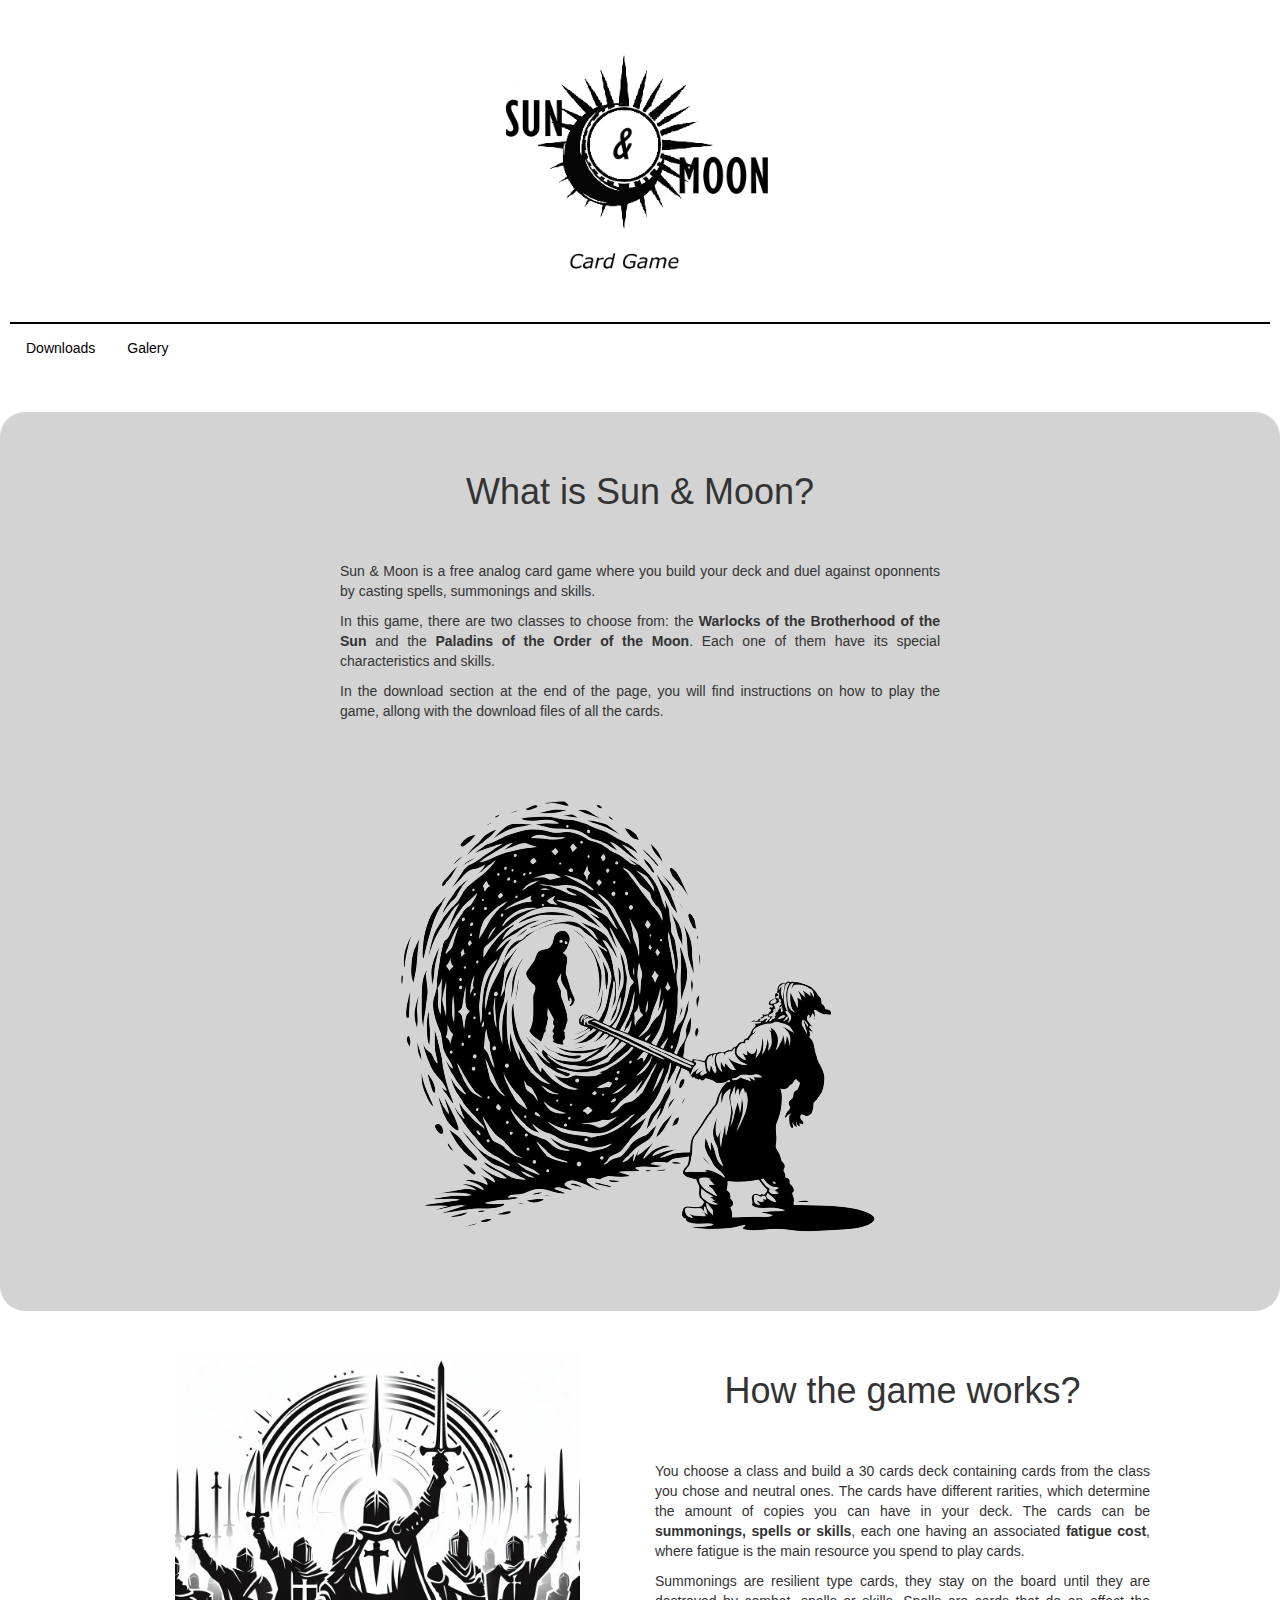
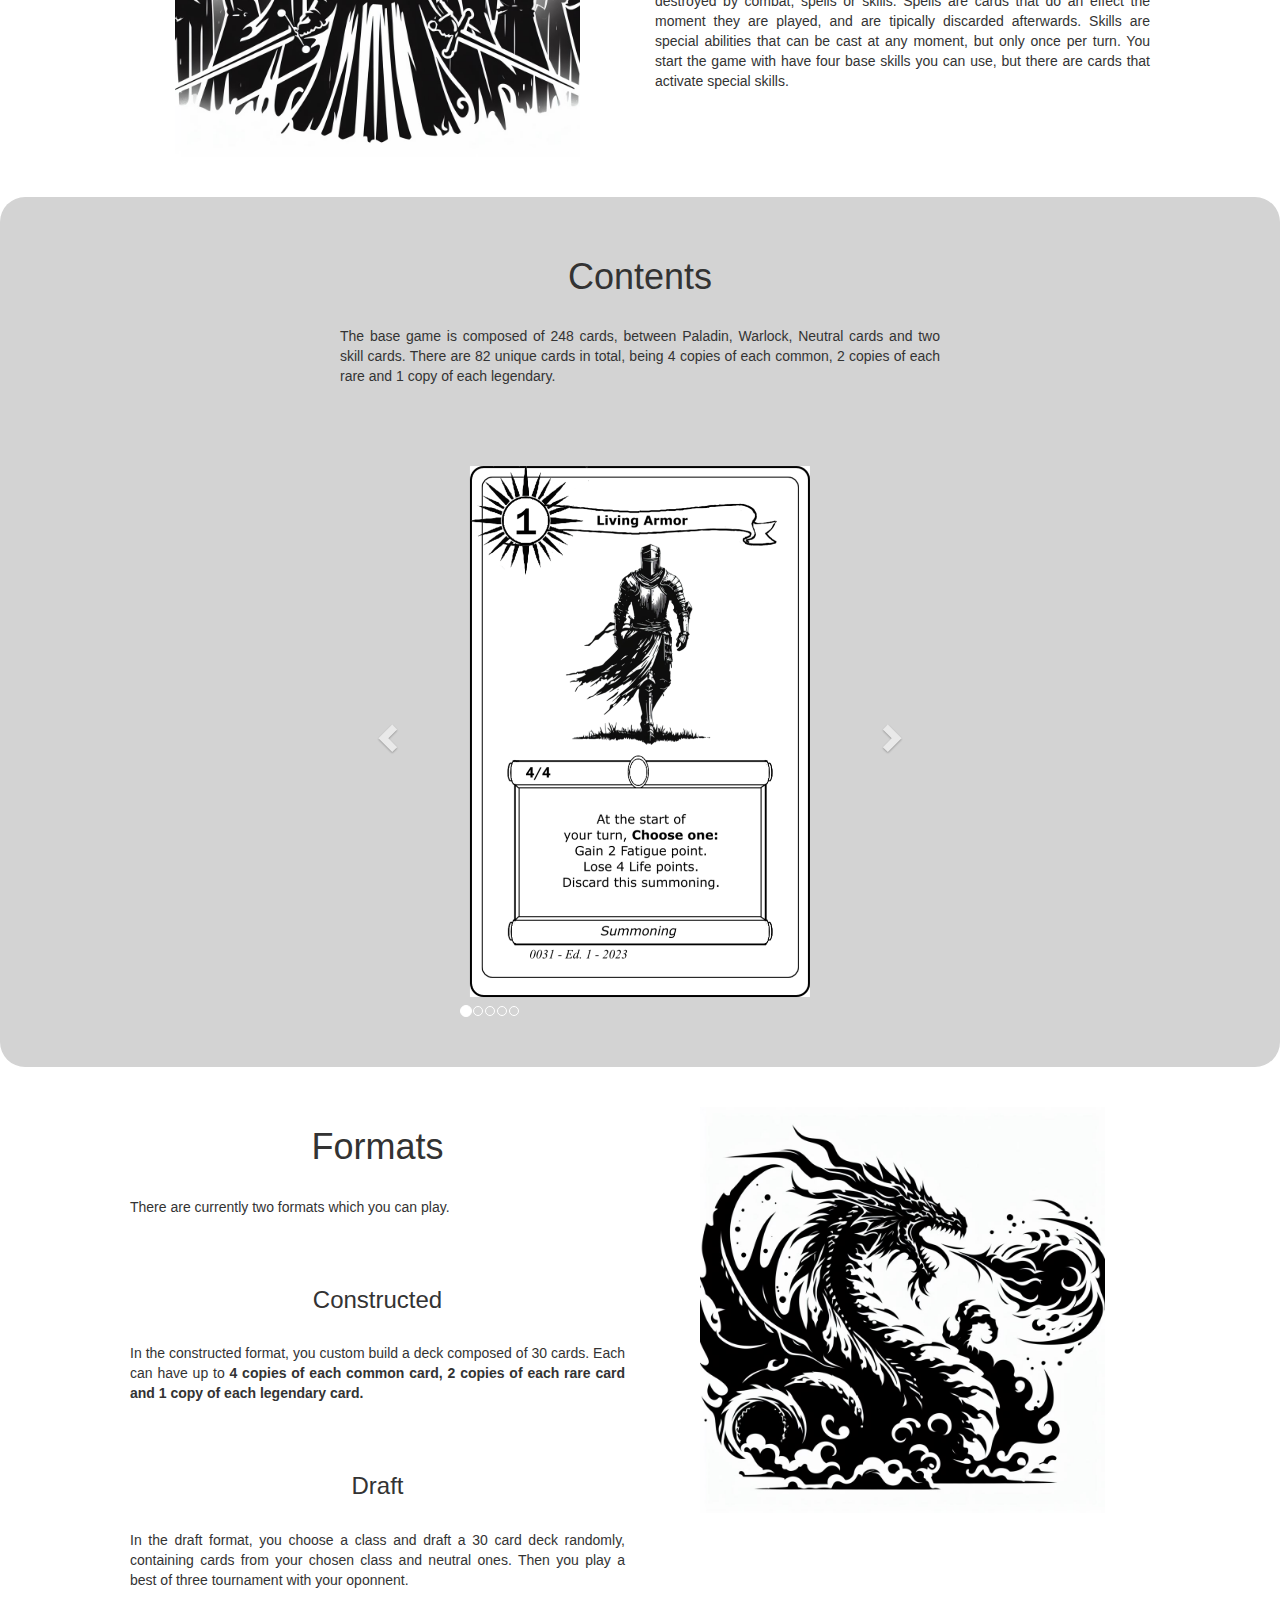
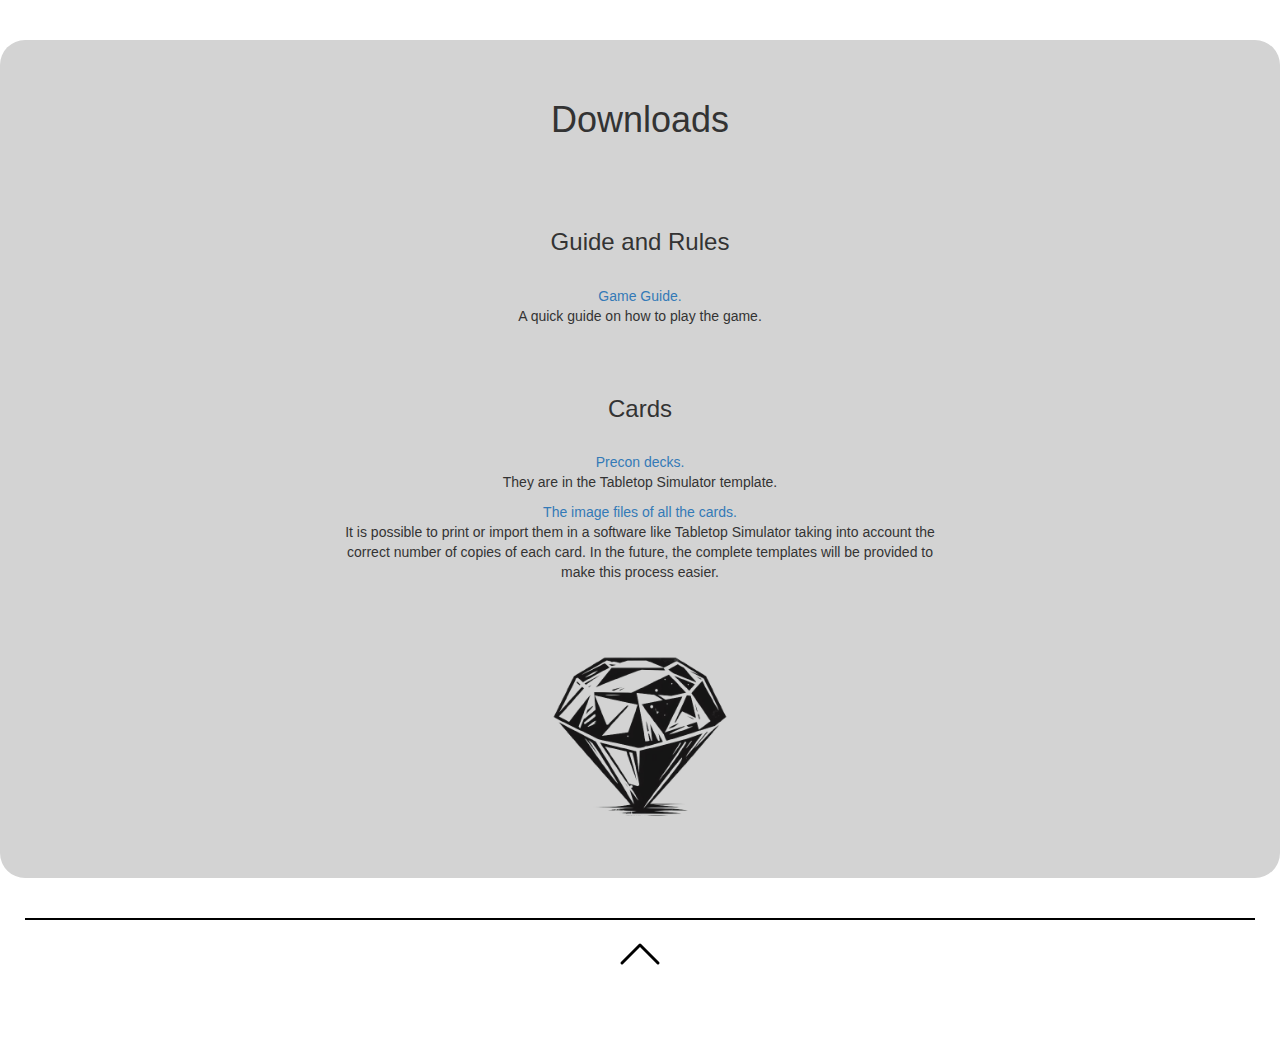
==== index.html @ 738e5f61 "initial version" ====
<html lang="en">
    <head>
        <title>Sun & Moon Card Game</title>
        <meta charset="UTF-8">
        <meta name="description" content="Sun & Moon Card Game web page.">
        <meta name="keywords" content="Playing cards,Card game,Game,Analog game,Deck building">
        <meta name="author" content="Gabriel Destro">
        <meta name="viewport" content="width=device-width, initial-scale=1.0">

        <link rel="icon" type="image/x-icon" href="images/favicon.ico">
    </head>
    <body>
        
        <!-- header -->
        <div class="container-fluid">
            <div class="row">
                <img src="images/logo.png" style="width:70%" id="logo" class="fadeIn center" alt="Sun and Moon game logo.">
            </div>
            <div class="row">
                <div class="black-line"></div>
                <ul>
                    <li><p id="btn-downloads" class="pointer">Downloads</p></li>
                    <li><a href="galery.html" class="pointer">Galery</a></li>
                </ul>
            </div>
        </div>

        <!-- body -->
        <div class="container-fluid">
            <div class="row div-gray">
                <div class="col-sm-3 m-auto"></div>
                <div class="col-sm-12 col-md-6 m-auto">
                    <div id="whatIs" style="padding: 0;">
                        <h1>What is Sun & Moon?</h1>
                        <br/>
                        <p>Sun & Moon is a free analog card game where you build your deck and duel against oponnents by casting spells, summonings and skills.</p>
                        
                        <p>In this game, there are two classes to choose from: the <strong>Warlocks of the Brotherhood of the Sun</strong>
                        and the <strong>Paladins of the Order of the Moon</strong>. Each one of them have its special characteristics and skills.</p>

                        <p>In the download section at the end of the page, you will find instructions on how to play the game, allong with the download files of all the cards.</p>
                        <br>
                    </div>
                    <img src="images/to_another_dimension.png" id="portal" style="width:90%" class="center" alt="A man looking into a portal to another dimension.">
                </div>
                <div class="col-sm-3 m-auto"></div>
            </div>
            <div class="row">
                <div class="col-sm-1 m-auto"></div>
                <div class="col-sm-12 col-md-5 m-auto">
                    <img src="images/call_to_ragnarok.jpg" id="ragnarok" style="width:90%" class="center" alt="An army of medieval soldiers with their swords drawn.">
                </div>
                <div id="howItWorks" class="col-sm-12 col-md-5 m-auto">
                    <h1>How the game works?</h1>
                    <br/>
                    <p>
                        You choose a class and build a 30 cards deck containing cards from the class you chose and neutral ones. The cards have different rarities, 
                        which determine the amount of copies you can have in your deck. The cards can be <strong>summonings, spells or skills</strong>, each
                        one having an associated <strong>fatigue cost</strong>, where fatigue is the main resource you spend to play cards.
                    </p>
                    <p>
                        Summonings are resilient type cards, they stay on the board until they are destroyed by combat, spells or skills. Spells are cards
                        that do an effect the moment they are played, and are tipically discarded afterwards. Skills are special abilities that can be cast at any moment,
                         but only once per turn. You start the game with have four base skills you can use, but there are cards that activate special skills.
                    </p>
                    <br>
                </div>
                <div class="col-sm-1 m-auto"></div>
            </div>
            <div class="row div-gray">
                <div class="col-sm-3 m-auto"></div>
                <div class="col-sm-12 col-md-6 m-auto">
                    <div id="contents" style="padding: 0;">
                        <h1>Contents</h2>
                        <p>The base game is composed of 248 cards, between Paladin, Warlock, Neutral cards and two skill cards. There are 82 unique cards in total, 
                            being 4 copies of each common, 2 copies of each rare and 1 copy of each legendary.
                        </p>
                        <br>
                    </div>
                    
                    <div id="cardsCarousel" class="carousel slide" data-ride="carousel">
                        <!-- Indicators -->
                        <ol class="carousel-indicators">
                            <li data-target="#cardsCarousel" data-slide-to="0" class="active"></li>
                            <li data-target="#cardsCarousel" data-slide-to="1"></li>
                            <li data-target="#cardsCarousel" data-slide-to="2"></li>
                            <li data-target="#cardsCarousel" data-slide-to="3"></li>
                            <li data-target="#cardsCarousel" data-slide-to="4"></li>
                        </ol>
                    
                        <!-- Wrapper for slides -->
                        <div class="carousel-inner">
                            <div class="item active">
                            <img src="images/031.png" style="padding-left: 10rem; padding-right: 10rem;" alt="031" style="width:100%;">
                            </div>
                    
                            <div class="item">
                            <img src="images/010.png" style="padding-left: 10rem; padding-right: 10rem;" alt="010" style="width:100%;">
                            </div>
                        
                            <div class="item">
                            <img src="images/052.png" style="padding-left: 10rem; padding-right: 10rem;" alt="052" style="width:100%;">
                            </div>

                            <div class="item">
                            <img src="images/059.png" style="padding-left: 10rem; padding-right: 10rem;" alt="059" style="width:100%;">
                            </div>

                            <div class="item">
                            <img src="images/040.png" style="padding-left: 10rem; padding-right: 10rem;" alt="040" style="width:100%;">
                            </div>                            
                        </div>
                    
                        <!-- Left and right controls -->
                        <a class="left carousel-control" href="#cardsCarousel" data-slide="prev">
                            <span class="glyphicon glyphicon-chevron-left"></span>
                            <span class="sr-only">Previous</span>
                        </a>
                        <a class="right carousel-control" href="#cardsCarousel" data-slide="next">
                            <span class="glyphicon glyphicon-chevron-right"></span>
                            <span class="sr-only">Next</span>
                        </a>
                    </div>
                </div>
                <div class="col-sm-3 m-auto"></div>
            </div>
            <div class="row">
                <div class="col-sm-1 m-auto"></div>
                <div id="formats" class="col-sm-12 col-md-5">
                    <h1>Formats</h2>
                    <p>There are currently two formats which you can play.</p>
                    <br>
                    <h3>Constructed</h3>
                    <p>In the constructed format, you custom build a deck composed of 30 cards. Each can have up to <strong>4 copies of each common card, 
                        2 copies of each rare card and 1 copy of each legendary card.</strong></p>
                    <br>
                    <h3>Draft</h3>
                    <p>In the draft format, you choose a class and draft a 30 card deck randomly, containing cards from your chosen class and neutral ones.
                        Then you play a best of three tournament with your oponnent.
                    </p>
                    <br>
                </div>
                <div class="col-sm-12 col-md-5 m-auto">
                    <img src="images/nidhogg_fire_breath.jpg" id="dragon" class ="center" style="width: 90%;" alt="A dragon breathing fire.">
                </div>
                <div class="col-sm-1 m-auto"></div>
            </div>
            <div class="row div-gray">
                <div class="col-sm-12 m-auto">
                    <div id="downloads" style="padding: 0;">
                        <h1>Downloads</h2>
                        <br>
                        <h3>Guide and Rules</h3>
                        <a href="files/Sun And Moon Quick Rules.pdf" style="text-align: center;" class="center" target="_blank" download>Game Guide.</a>
                        <p class="center" style="text-align: center;">A quick guide on how to play the game.</p>
                        <br>
                        <h3>Cards</h3>
                        <a href="files/decks.zip" class="center" style="text-align: center;" download>Precon decks.</a><p class="center" style="text-align: center;"> They are in the Tabletop Simulator template.</p>
                        <a href="files/cards.zip" class="center" style="text-align: center;" download>The image files of all the cards.</a>
                        <p class="center" style="text-align: center;"> It is possible to print or import them in a software like Tabletop Simulator taking into account the correct number of copies of each card.
                             In the future, the complete templates will be provided to make this process easier.</p>
                        <br>
                    </div>
                    <img src="images/diamond.png" id="diamond" style="width:20%" class="center" alt="A man looking into a portal to another dimension.">
                </div>
            </div>
        </div>

        <!-- footer -->
        <div class="container-fluid">
            <div class="row">
                <div class="col-sm-12 m-auto">
                    <div class="black-line"></div>
                    
                    <div style="text-align:center;">
                        <svg id="top" xmlns="http://www.w3.org/2000/svg" width="48" height="48" fill="color" class="bi bi-chevron-up pointer" viewBox="0 0 16 16">
                            <path fill-rule="evenodd" d="M7.646 4.646a.5.5 0 0 1 .708 0l6 6a.5.5 0 0 1-.708.708L8 5.707l-5.646 5.647a.5.5 0 0 1-.708-.708z"/>
                        </svg>
                    </div>
                    
                    <p style="text-align: center; padding: 1rem;"></p>
                </div>
                

            </div>
        </div>

        <!-- Bootstrap core JS-->
        <link href="https://cdn.jsdelivr.net/npm/bootstrap@5.3.2/dist/css/bootstrap.min.css" rel="stylesheet" integrity="sha384-T3c6CoIi6uLrA9TneNEoa7RxnatzjcDSCmG1MXxSR1GAsXEV/Dwwykc2MPK8M2HN" crossorigin="anonymous">
        <link rel="stylesheet" href="https://maxcdn.bootstrapcdn.com/bootstrap/3.4.1/css/bootstrap.min.css">

        <link href="css/styles.css" rel="stylesheet" />
        <link href="css/animations.css" rel="stylesheet" />

        <script src="https://ajax.googleapis.com/ajax/libs/jquery/3.7.1/jquery.min.js"></script>
        <script src="https://maxcdn.bootstrapcdn.com/bootstrap/3.4.1/js/bootstrap.min.js"></script>
        <script src="js/anims.js"></script>
        <script src="js/index.js"></script>

    </body>
</html>
---- css/styles.css ----
h1, h2, h3, h4, h5, h6 {
    text-align: center;
    padding: 2rem;
}

img {
    padding: 2rem;
}

div {
    padding: 1rem;
}

a {
    text-align: center;
    text-decoration: none;
    font-family: Verdana, Geneva, Tahoma, sans-serif;
}

p {
    text-align: justify;
    text-decoration: none;
    font-family: Verdana, Geneva, Tahoma, sans-serif;
}

ul {
    list-style-type: none;
    margin: 0;
    padding: 0;
}

li {
    float: left;
}
  
li p {
    display: block;
    color: black;
    text-align: center;
    padding: 14px 16px;
    text-decoration: none;
}

li p:hover {
    background-color: #111;
    color: white;
    text-decoration: none;
}

li p:focus {
    background-color: #111;
    color: white;
    text-decoration: none;
}

li a {
    display: block;
    color: black;
    text-align: center;
    padding: 14px 16px;
    text-decoration: none;
}

li a:hover {
    background-color: #111;
    color: white;
    text-decoration: none;
}

li a:focus {
    background-color: #111;
    color: white;
    text-decoration: none;
}

.content {
    padding-top: 10rem;
    padding-bottom: 10rem;
}

.center {
    display: block;
    margin-left: auto;
    margin-right: auto;
    width: 50%;
}

.black-line {
    padding: 0rem;
    background-color: black;
    height: 0.2rem;
    width: 100%;
}

.div-gray {
    background-color: lightgray;
    border-radius: 2.5rem;
}

.pointer {
    cursor: pointer;
}

.carousel-control.left, .carousel-control.right {
    background-image:none !important;
    filter:none !important;
}
---- css/animations.css ----
.fadeIn {
    -webkit-animation-name: fadeIn;
    animation-name: fadeIn;
    -webkit-animation-duration: 1s;
    animation-duration: 1s;
    -webkit-animation-fill-mode: both;
    animation-fill-mode: both;
    }
    @-webkit-keyframes fadeIn {
    0% {opacity: 0;}
    100% {opacity: 1;}
    }
    @keyframes fadeIn {
    0% {opacity: 0;}
    100% {opacity: 1;}
    } 

.fadeInLeft {
    -webkit-animation-name: fadeInLeft;
    animation-name: fadeInLeft;
    -webkit-animation-duration: 1s;
    animation-duration: 1s;
    -webkit-animation-fill-mode: both;
    animation-fill-mode: both;
    }
    @-webkit-keyframes fadeInLeft {
    0% {
    opacity: 0;
    -webkit-transform: translate3d(-100%, 0, 0);
    transform: translate3d(-100%, 0, 0);
    }
    100% {
    opacity: 1;
    -webkit-transform: none;
    transform: none;
    }
    }
    @keyframes fadeInLeft {
    0% {
    opacity: 0;
    -webkit-transform: translate3d(-100%, 0, 0);
    transform: translate3d(-100%, 0, 0);
    }
    100% {
    opacity: 1;
    -webkit-transform: none;
    transform: none;
    }
    } 

.fadeInRight {
    -webkit-animation-name: fadeInRight;
    animation-name: fadeInRight;
    -webkit-animation-duration: 1s;
    animation-duration: 1s;
    -webkit-animation-fill-mode: both;
    animation-fill-mode: both;
    }
    @-webkit-keyframes fadeInRight {
    0% {
    opacity: 0;
    -webkit-transform: translate3d(100%, 0, 0);
    transform: translate3d(100%, 0, 0);
    }
    100% {
    opacity: 1;
    -webkit-transform: none;
    transform: none;
    }
    }
    @keyframes fadeInRight {
    0% {
    opacity: 0;
    -webkit-transform: translate3d(100%, 0, 0);
    transform: translate3d(100%, 0, 0);
    }
    100% {
    opacity: 1;
    -webkit-transform: none;
    transform: none;
    }
    } 

.fadeInUp {
    -webkit-animation-name: fadeInUp;
    animation-name: fadeInUp;
    -webkit-animation-duration: 1s;
    animation-duration: 1s;
    -webkit-animation-fill-mode: both;
    animation-fill-mode: both;
    }
    @-webkit-keyframes fadeInUp {
    0% {
    opacity: 0;
    -webkit-transform: translate3d(0, 100%, 0);
    transform: translate3d(0, 100%, 0);
    }
    100% {
    opacity: 1;
    -webkit-transform: none;
    transform: none;
    }
    }
    @keyframes fadeInUp {
    0% {
    opacity: 0;
    -webkit-transform: translate3d(0, 100%, 0);
    transform: translate3d(0, 100%, 0);
    }
    100% {
    opacity: 1;
    -webkit-transform: none;
    transform: none;
    }
    } 

.zoom {
    transition: transform .2s; /* Animation */
    margin: 0 auto;
    }
    
.zoom:hover {
    transform: scale(1.5); /* (150% zoom - Note: if the zoom is too large, it will go outside of the viewport) */
}
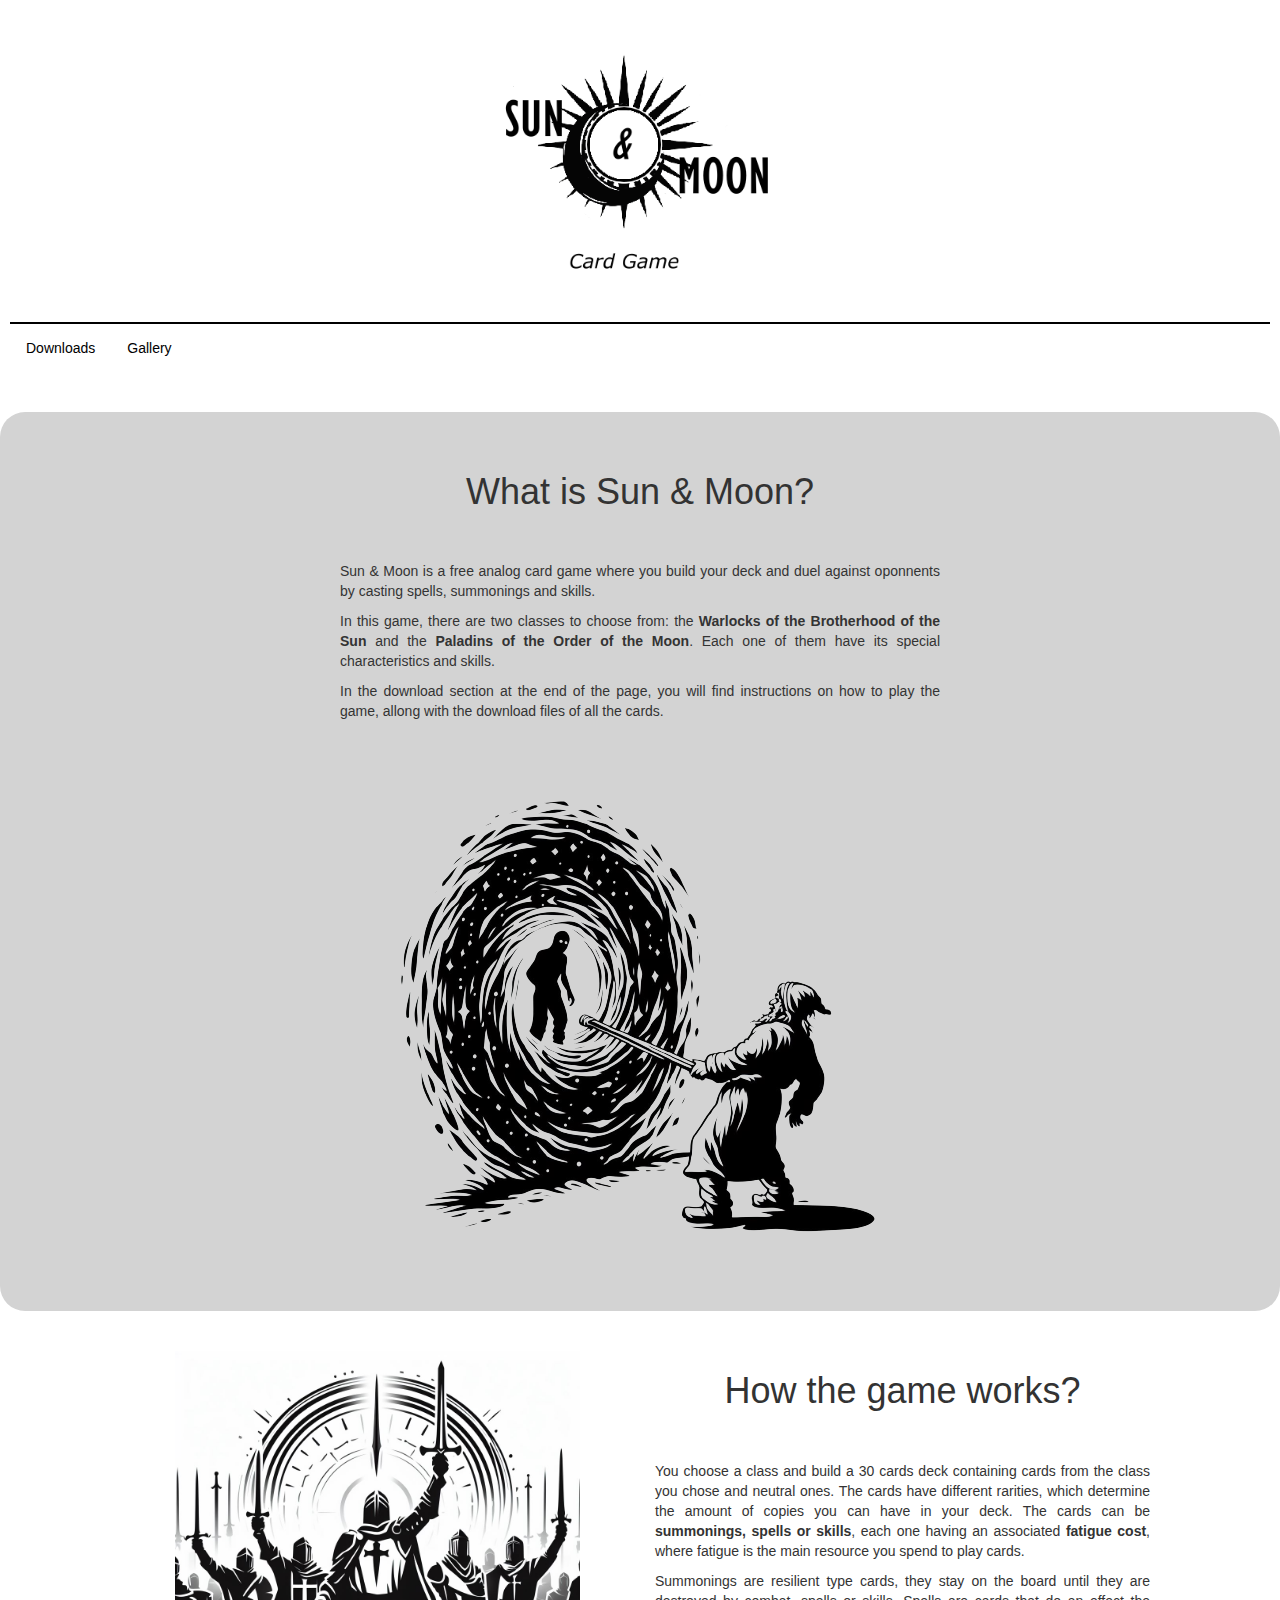
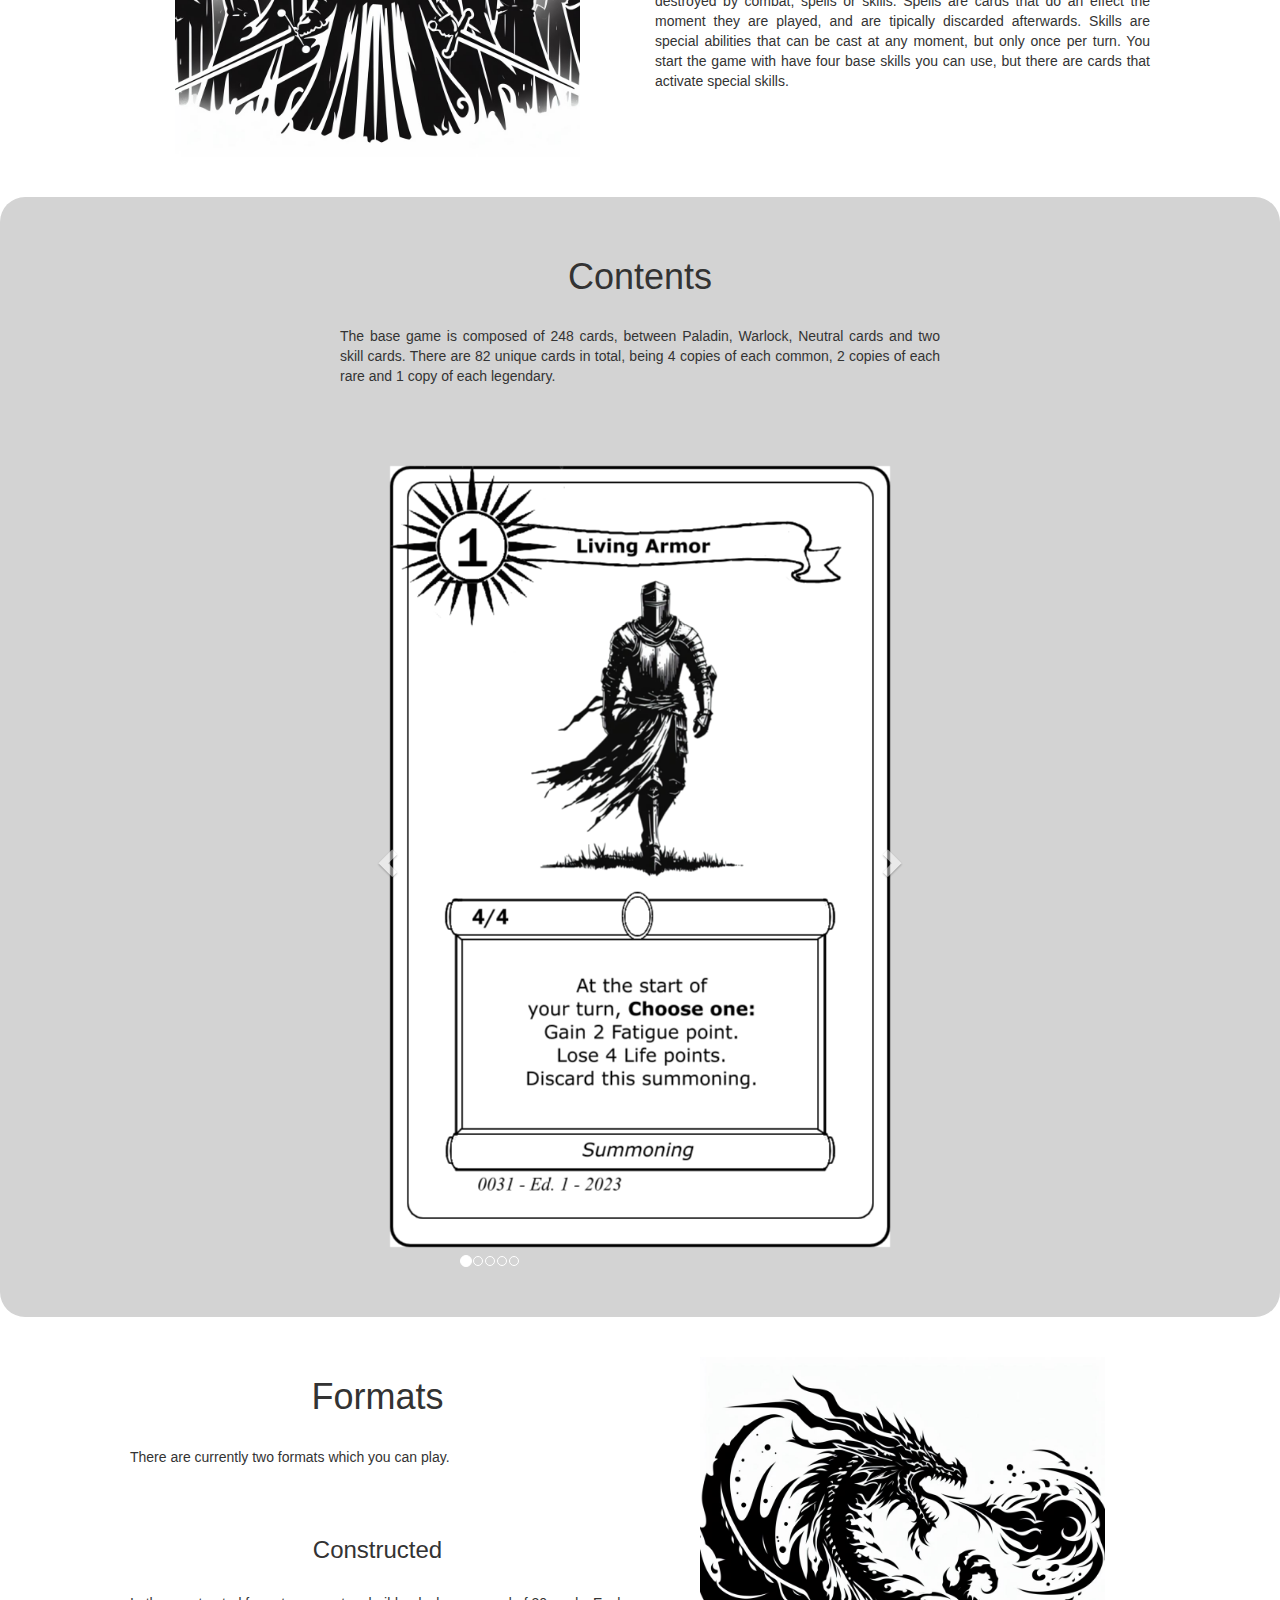
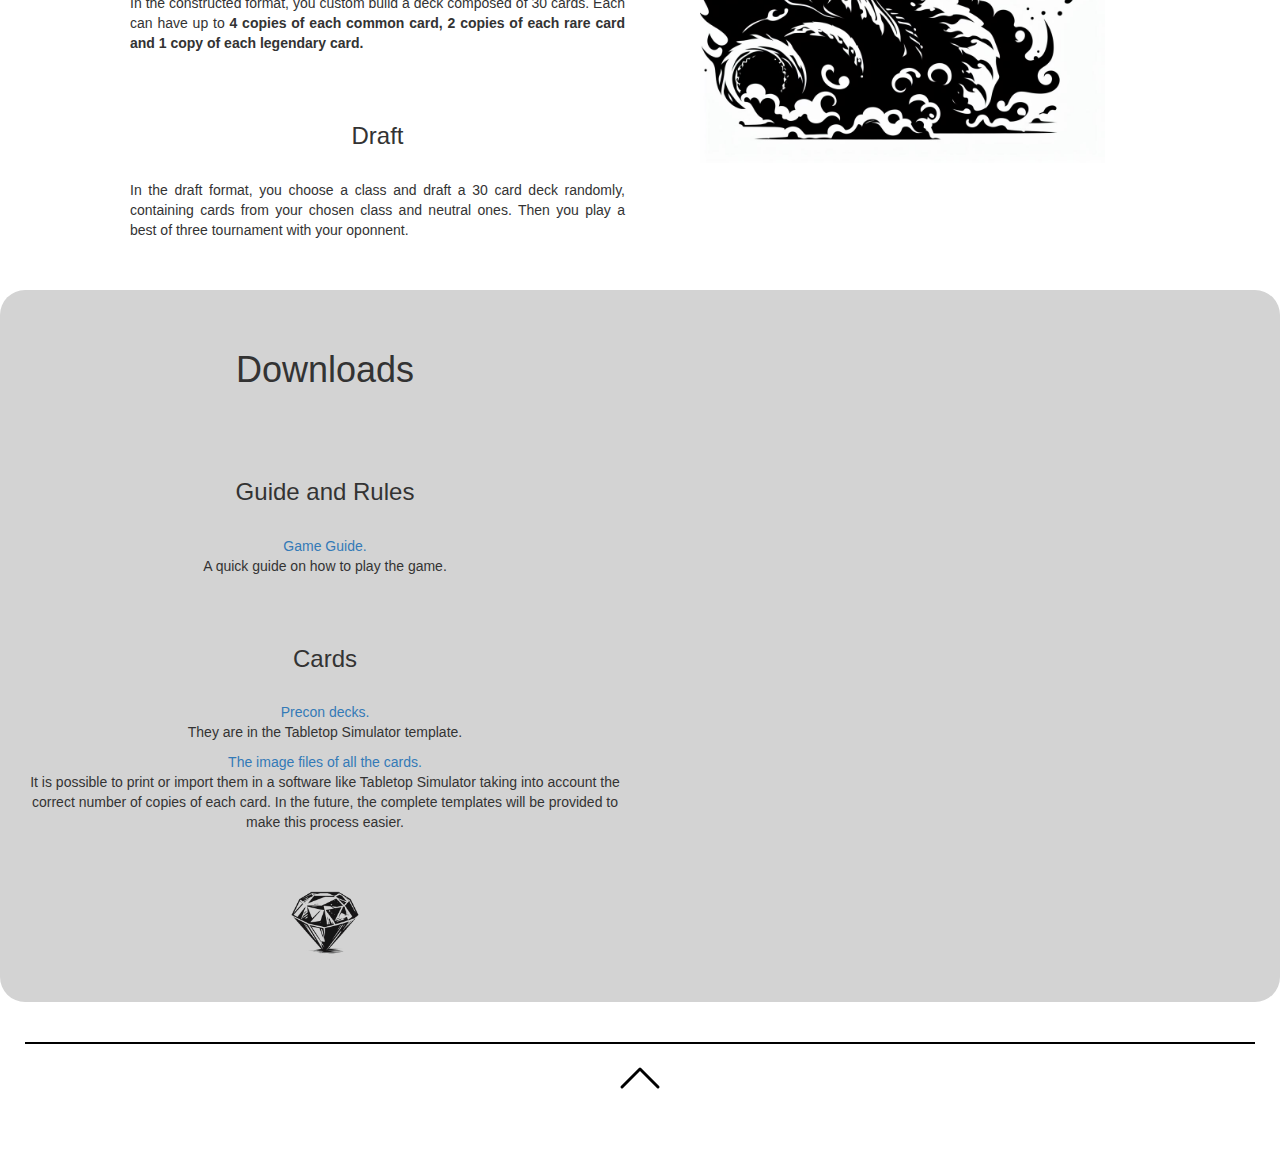
==== commit 16ac17b9: "fixing anims" ====
--- a/index.html
+++ b/index.html
@@ -20,7 +20,7 @@
                 <div class="black-line"></div>
                 <ul>
                     <li><p id="btn-downloads" class="pointer">Downloads</p></li>
-                    <li><a href="galery.html" class="pointer">Galery</a></li>
+                    <li><a href="gallery.html" class="pointer">Gallery</a></li>
                 </ul>
             </div>
         </div>
@@ -91,23 +91,23 @@
                         <!-- Wrapper for slides -->
                         <div class="carousel-inner">
                             <div class="item active">
-                            <img src="images/031.png" style="padding-left: 10rem; padding-right: 10rem;" alt="031" style="width:100%;">
+                            <img src="images/031.png" alt="031">
                             </div>
                     
                             <div class="item">
-                            <img src="images/010.png" style="padding-left: 10rem; padding-right: 10rem;" alt="010" style="width:100%;">
+                            <img src="images/010.png" alt="010">
                             </div>
                         
                             <div class="item">
-                            <img src="images/052.png" style="padding-left: 10rem; padding-right: 10rem;" alt="052" style="width:100%;">
+                            <img src="images/052.png" alt="052">
                             </div>
 
                             <div class="item">
-                            <img src="images/059.png" style="padding-left: 10rem; padding-right: 10rem;" alt="059" style="width:100%;">
+                            <img src="images/059.png" alt="059">
                             </div>
 
                             <div class="item">
-                            <img src="images/040.png" style="padding-left: 10rem; padding-right: 10rem;" alt="040" style="width:100%;">
+                            <img src="images/040.png" alt="040">
                             </div>                            
                         </div>
                     
@@ -146,21 +146,19 @@
                 <div class="col-sm-1 m-auto"></div>
             </div>
             <div class="row div-gray">
-                <div class="col-sm-12 m-auto">
-                    <div id="downloads" style="padding: 0;">
-                        <h1>Downloads</h2>
-                        <br>
-                        <h3>Guide and Rules</h3>
-                        <a href="files/Sun And Moon Quick Rules.pdf" style="text-align: center;" class="center" target="_blank" download>Game Guide.</a>
-                        <p class="center" style="text-align: center;">A quick guide on how to play the game.</p>
-                        <br>
-                        <h3>Cards</h3>
-                        <a href="files/decks.zip" class="center" style="text-align: center;" download>Precon decks.</a><p class="center" style="text-align: center;"> They are in the Tabletop Simulator template.</p>
-                        <a href="files/cards.zip" class="center" style="text-align: center;" download>The image files of all the cards.</a>
-                        <p class="center" style="text-align: center;"> It is possible to print or import them in a software like Tabletop Simulator taking into account the correct number of copies of each card.
-                             In the future, the complete templates will be provided to make this process easier.</p>
-                        <br>
-                    </div>
+                <div id="downloads" class="col-sm-12 col-md-6 m-auto">
+                    <h1>Downloads</h2>
+                    <br>
+                    <h3>Guide and Rules</h3>
+                    <a href="files/Sun And Moon Quick Rules.pdf" style="text-align: center;" class="center" target="_blank" download>Game Guide.</a>
+                    <p style="text-align: center;">A quick guide on how to play the game.</p>
+                    <br>
+                    <h3>Cards</h3>
+                    <a href="files/decks.zip" class="center" style="text-align: center;" download>Precon decks.</a><p class="center" style="text-align: center;"> They are in the Tabletop Simulator template.</p>
+                    <a href="files/cards.zip" class="center" style="text-align: center;" download>The image files of all the cards.</a>
+                    <p style="text-align: center;"> It is possible to print or import them in a software like Tabletop Simulator taking into account the correct number of copies of each card.
+                            In the future, the complete templates will be provided to make this process easier.</p>
+                    <br>
                     <img src="images/diamond.png" id="diamond" style="width:20%" class="center" alt="A man looking into a portal to another dimension.">
                 </div>
             </div>
